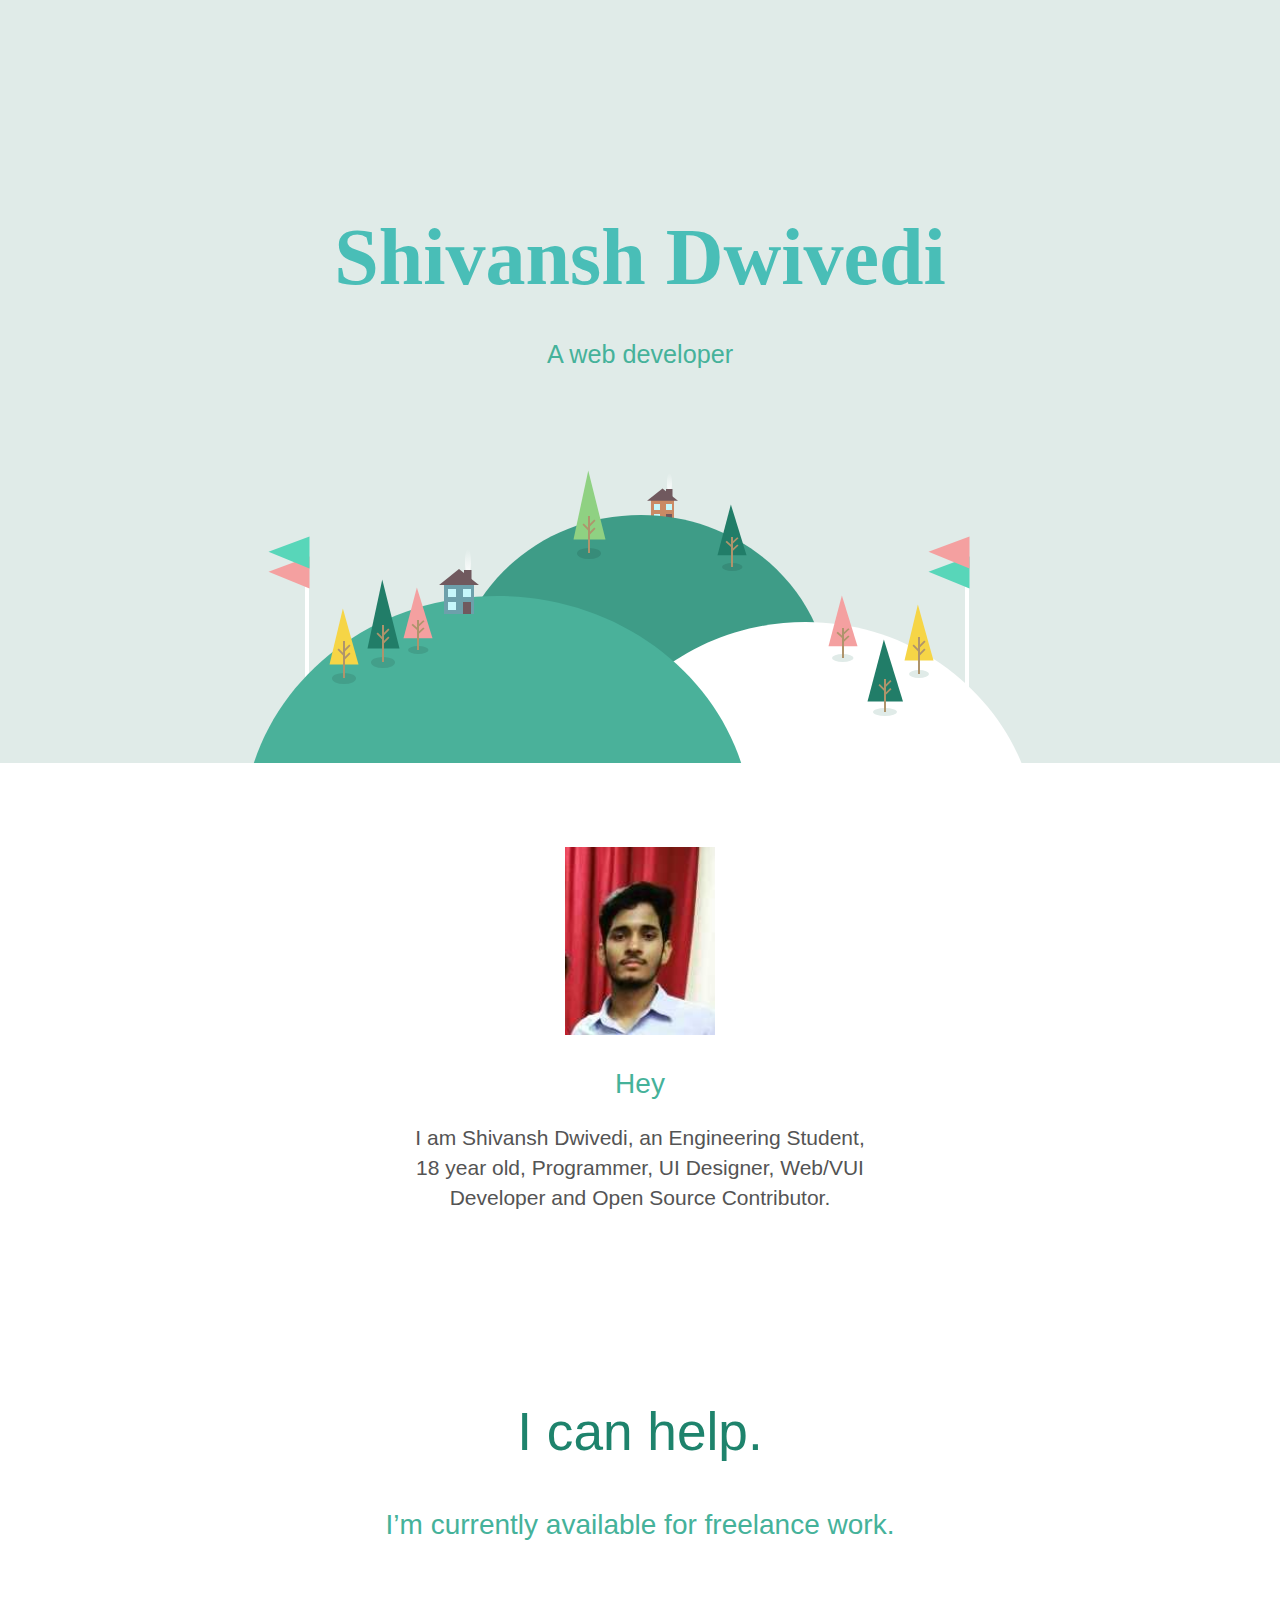
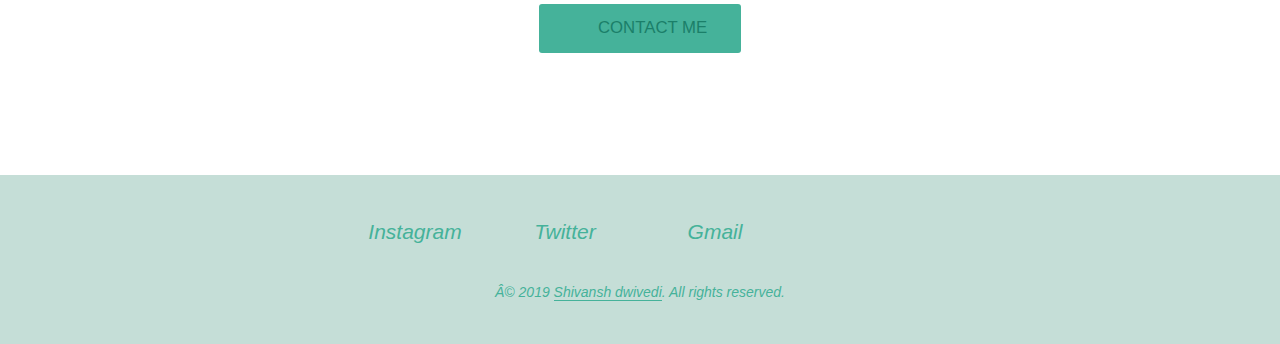
==== index.html @ a4309faf "Update index.html" ====
<!DOCTYPE html>
<html class="" lang="en">

<head>
	
	<title>
	Shivansh dwivedi- a web designer &amp; developer - About	</title>
        <link href="https://fonts.googleapis.com/css?family=Cookie|Kaushan+Script&display=swap" rel="stylesheet"> 
    
	<meta charset="utf-8"/>
	<meta name="viewport" content="width=device-width, initial-scale=1.0">
	<meta http-equiv="X-UA-Compatible" content="IE=edge,chrome=1" />
	
	<meta name="description" content="The portfolio of Shivansh Dwivedi, an Indian Web Designer based in Greater Noida, India." />
	<meta name="keywords" content="Lazy perfectionist, lazy, perfectionist,shivansh, dwivedi, Shivansh dwivedi, web design, graphic design, websites, graphics, illustration, freelance, developer" />
	<meta name="robots" content="index, follow" />

	<link rel="stylesheet" href="bootstrap.css" />
</head>



<body class="">
	
<section id="top">

		
		<div class="masthead-wrap">
		
			<div id="title">
			
				
			
				<div class="container">
				
					<div class="transistion cloud left-cloud"></div>
					<div class="transistion cloud right-cloud"></div>

					<div class="row">
					
						<div class="col-md-12">
						
						
							<div id="head-slider" class="transistion">
							
								<div class="slide-contents">
								
									<div class="slide">
										
										<h2 class="im-sean">
										
											<div class="name">
											
												<h1>Shivansh Dwivedi</h1>
											
											</div>
										
										</h2>
										
										<p class="header-desc">A web developer  </p>
									
									</div>
								
								
								</div>
								
								   					
							</div>
						
						
						</div>
				
					</div> 
				
				</div>
	
			</div>
		
		</div>
	
		<div class="masthead-wrap">
		
			<div id="masthead">
			
				<div id="earth-holder">
					
					<img src="im.svg">
				</div>
			
			</div>
		
		</div>
		
	</section>



<section id="hello">
	
	
		<div class="container">
		
			<div class="row">
				
				<div class="col-md-12">
	
	
					<article>
					
						<figure>
						
							<img src="shivansh.jpg" >
						
						</figure>
					
					
						<h3>Hey</h3>
						<div class="para">
						
						<p>I am Shivansh Dwivedi, an Engineering Student, 18 year old, Programmer, UI Designer, Web/VUI Developer and Open Source Contributor.</p>

					    </div>
					
					</article>
					
				</div>
				
			</div>
			
		</div>
	
	
	</section>


	<div class="breaker">
	
		<div class="container">
		
			<div class="row">
				
				<div class="col-md-12">
				
					<div class="line"></div>
				
				</div>
				
			</div>
			
		</div>
		
	</div>
	
<section id="i-can-help">
	
		<div class="container">
		
			<div class="row">
			
				<div class="col-md-12">
				
					<article>
					
					
						<header>

							<h2>I can help.</h2>
									
							<h3>I&rsquo;m currently available for freelance work.</h3>
								
						</header>

						<p class="btn-hldr">
						
							<a  href="mailto:shivansh.galgotias@gmail.com" target="_blank" class="main-btn email-lnk">Contact me<i class="email"></a>
						</p>

					
					</article>
				
				</div>
			
			</div>
		
		</div>
	
	
	</section>



<footer>

		<div class="container">

			<div class="row">

				<div class="col-md-12">

					<ul class="footer-list">

						<li><a href="https://www.instagram.com/lazyperfectionist___/" target="_blank">Instagram</a></li>
						<li><a href="https://twitter.com/imSbharadwaaj" target="_blank">Twitter</a></li>
						<li><a  href="mailto:shivansh.galgotias@gmail.com" target="_blank" class="email-lnk">Gmail</a></li>

					</ul>

				</div>

			</div>

			<div class="row">

				<div class="col-md-12">



					<p>Â© 2019 <a href="">Shivansh dwivedi</a>. All rights reserved.</p>

				</div>

			</div>

		</div>

	</footer>



	
</body>
</html>
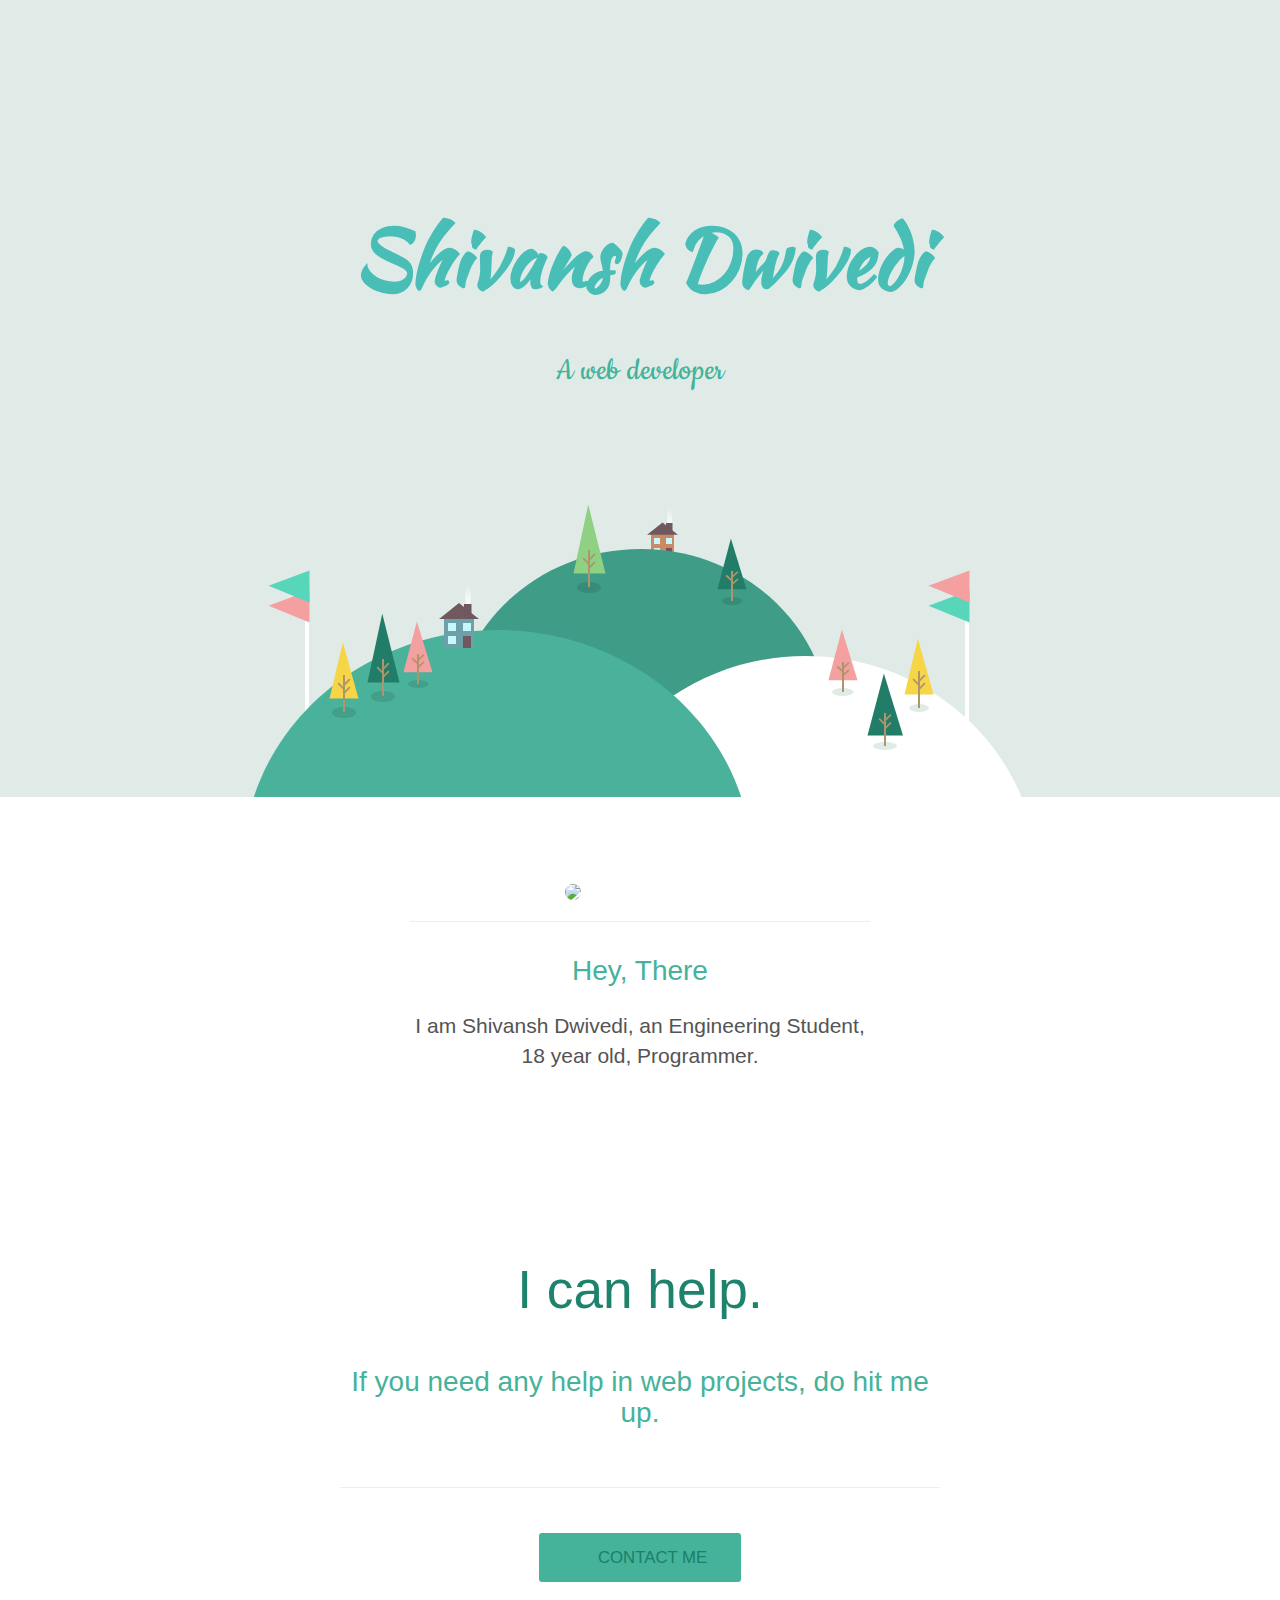
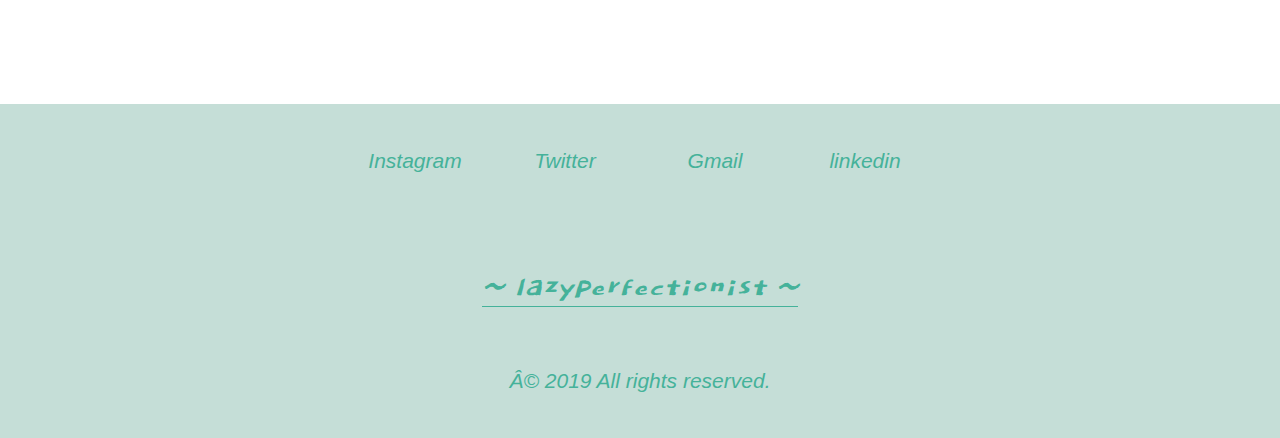
==== commit 859b8071: "Merge pull request #7 from lazyperfectionist/lazyperfectionist-patch-3" ====
--- a/index.html
+++ b/index.html
@@ -2,34 +2,25 @@
 <html class="" lang="en">
 
 <head>
-	
 	<title>
-	Shivansh dwivedi- a web designer &amp; developer - About	</title>
+	Shivansh dwivedi- a web designer &amp; developer - About</title>
         <link href="https://fonts.googleapis.com/css?family=Cookie|Kaushan+Script&display=swap" rel="stylesheet"> 
+	<link href="https://fonts.googleapis.com/css?family=Dokdo&display=swap" rel="stylesheet"> 
     
 	<meta charset="utf-8"/>
 	<meta name="viewport" content="width=device-width, initial-scale=1.0">
 	<meta http-equiv="X-UA-Compatible" content="IE=edge,chrome=1" />
 	
-	<meta name="description" content="The portfolio of Shivansh Dwivedi, an Indian Web Designer based in Greater Noida, India." />
-	<meta name="keywords" content="Lazy perfectionist, lazy, perfectionist,shivansh, dwivedi, Shivansh dwivedi, web design, graphic design, websites, graphics, illustration, freelance, developer" />
+	<meta name="description" content="The portfolio of Shivansh Dwivedi, an Indian Web Designer and developer based in New delhi, India." />
+	<meta name="keywords" content="Lazy perfectionist, lazy, perfectionist,lazyperfectionist,lazy-perfectionist,shivansh, dwivedi, Shivansh dwivedi, web design, graphic design, websites, graphics, illustration, freelance, developer,github,linkedin,developer,designer,shivansh-dwivedi" />
 	<meta name="robots" content="index, follow" />
-
 	<link rel="stylesheet" href="bootstrap.css" />
 </head>
-
-
-
 <body class="">
 	
 <section id="top">
-
-		
 		<div class="masthead-wrap">
-		
 			<div id="title">
-			
-				
 			
 				<div class="container">
 				
@@ -39,7 +30,6 @@
 					<div class="row">
 					
 						<div class="col-md-12">
-						
 						
 							<div id="head-slider" class="transistion">
 							
@@ -54,7 +44,6 @@
 												<h1>Shivansh Dwivedi</h1>
 											
 											</div>
-										
 										</h2>
 										
 										<p class="header-desc">A web developer  </p>
@@ -93,8 +82,6 @@
 		
 	</section>
 
-
-
 <section id="hello">
 	
 	
@@ -109,15 +96,14 @@
 					
 						<figure>
 						
-							<img src="shivansh.jpg" >
+							<img src="shivansh.jpeg" style="border-radius: 10px;">
 						
 						</figure>
-					
-					
-						<h3>Hey</h3>
+						<hr>
+						<h3>Hey, There</h3>
 						<div class="para">
 						
-						<p>I am Shivansh Dwivedi, an Engineering Student, 18 year old, Programmer, UI Designer, Web/VUI Developer and Open Source Contributor.</p>
+						<p>I am Shivansh Dwivedi, an Engineering Student, 18 year old, Programmer.</p>
 
 					    </div>
 					
@@ -150,7 +136,6 @@
 		</div>
 		
 	</div>
-	
 <section id="i-can-help">
 	
 		<div class="container">
@@ -166,10 +151,10 @@
 
 							<h2>I can help.</h2>
 									
-							<h3>I&rsquo;m currently available for freelance work.</h3>
+							<h3>If you need any help in web projects, do hit me up.</h3>
 								
 						</header>
-
+						<hr>
 						<p class="btn-hldr">
 						
 							<a  href="mailto:shivansh.galgotias@gmail.com" target="_blank" class="main-btn email-lnk">Contact me<i class="email"></a>
@@ -202,7 +187,7 @@
 						<li><a href="https://www.instagram.com/lazyperfectionist___/" target="_blank">Instagram</a></li>
 						<li><a href="https://twitter.com/imSbharadwaaj" target="_blank">Twitter</a></li>
 						<li><a  href="mailto:shivansh.galgotias@gmail.com" target="_blank" class="email-lnk">Gmail</a></li>
-
+						<li><a href="https://www.linkedin.com/in/shivansh-dwivedi/" target="_blank">linkedin</a></li>
 					</ul>
 
 				</div>
@@ -212,11 +197,11 @@
 			<div class="row">
 
 				<div class="col-md-12">
-
-
-
-					<p>Â© 2019 <a href="">Shivansh dwivedi</a>. All rights reserved.</p>
-
+					<p class="lazyperfectionist"> <a href="">~ lazyperfectionist ~</a></p>
+					
+						<p>Â© 2019 All rights reserved.</p>
+						
+		
 				</div>
 
 			</div>
